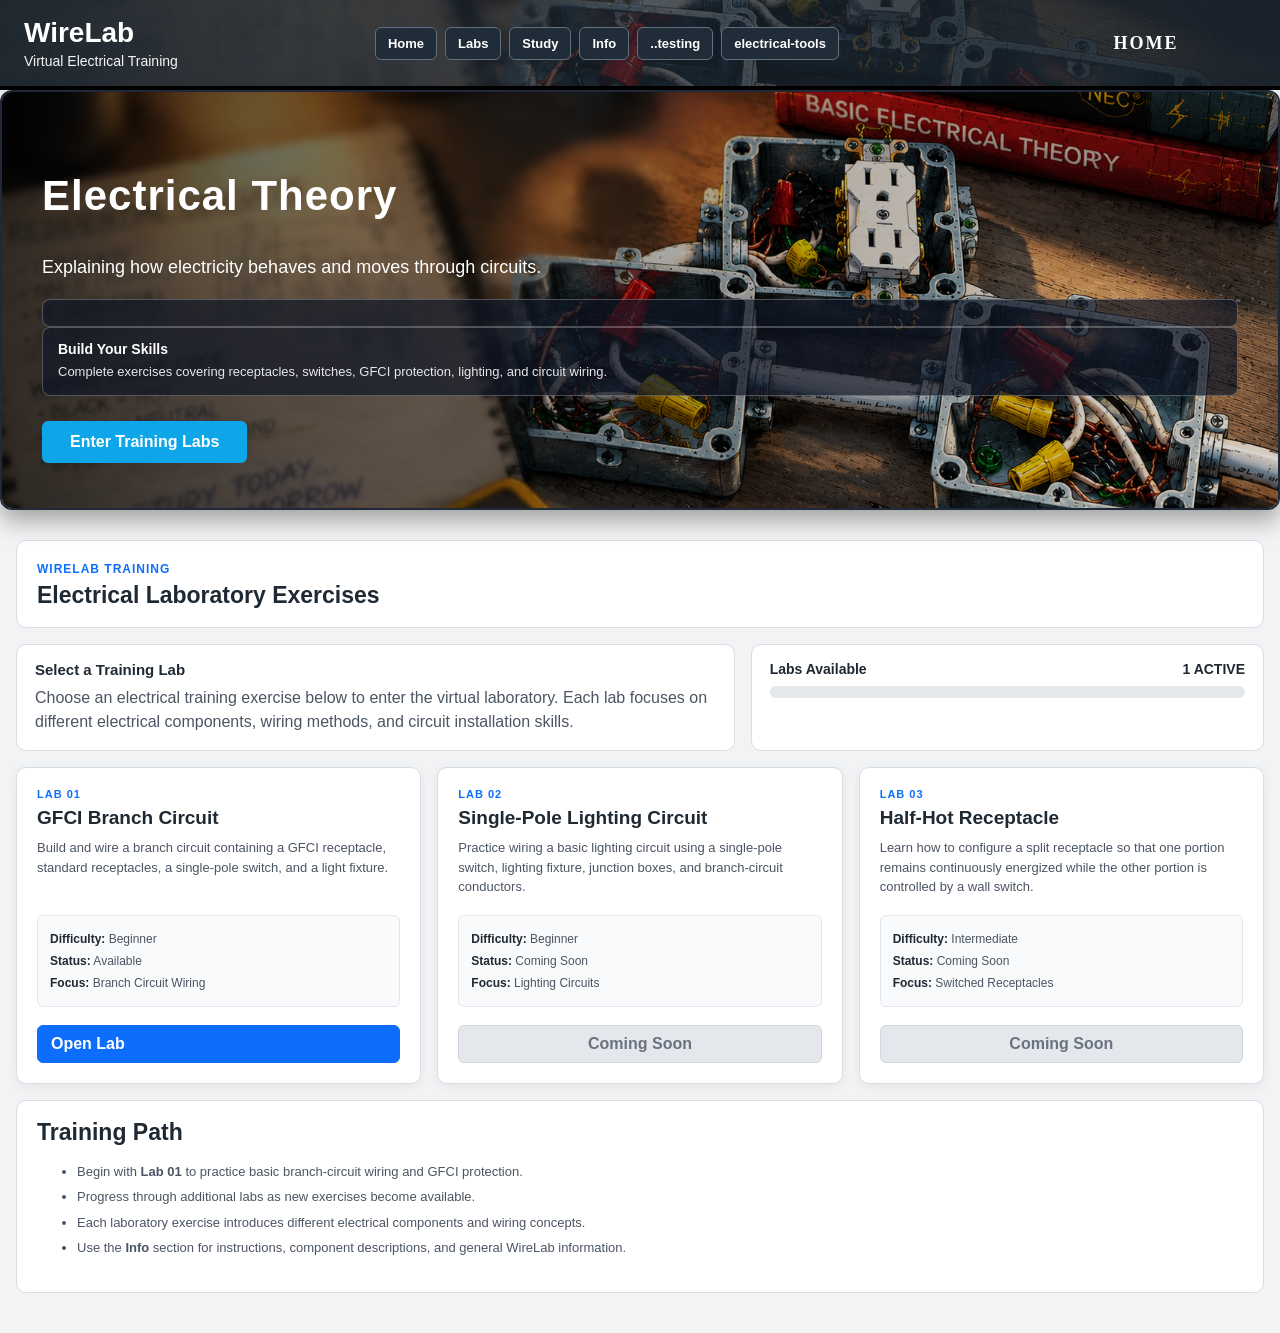
==== index.html @ 9e793625 "Add files via upload" ====
<!DOCTYPE html>
<html lang="en">

<head>
    <meta charset="UTF-8">
    <meta name="viewport" content="width=device-width, initial-scale=1.0">
    <title>WireLab - Virtual Electrical Training</title>
    <link rel="stylesheet" href="style.css">
</head>

<body class="lab-page">
<header class="site-header">
    <div class="header-content">
        <h1>WireLab</h1>
        <p> Virtual Electrical Training </p>
    </div>

    <nav class="site-navigation">
        <a href="index.html" class="nav-button">Home</a>
        <a href="labs.html" class="nav-button">Labs</a>
        <a href="study.html" class="nav-button">Study</a>
        <a href="info.html" class="nav-button">Info</a>
        <a href="testing.html" class="nav-button">..testing</a>
        <a href="electrical-tools.html" class="nav-button">electrical-tools</a>
    </nav>

    <div class="stage-label"> HOME </div>
</header>

<!-- ============= HERO SECTION ============== -->
<section class="wirelab-hero">

<img src="wirelab-home-art.png"
    alt="WireLab Home">

<div class="hero-overlay">
    <h2> Electrical Theory </h2>

    <p> Explaining how electricity behaves and moves through circuits.
    </p>
        <div class="labs-feature-detail"> </div>

                <div class="labs-feature-detail">

                    <h3>
                        Build Your Skills
                    </h3>

                    <p>
                        Complete exercises covering receptacles,
                        switches, GFCI protection, lighting,
                        and circuit wiring.
                    </p>

                </div>
    <a href="labs.html" class="hero-button"> Enter Training Labs </a>
</div>
</section>




<main class="page-container">

    <!-- ============= PAGE HEADER ============== -->
    <section class="exercise-header">

        <div>

            <span class="exercise-number">
                WIRELAB TRAINING
            </span>

            <h2>
                Electrical Laboratory Exercises
            </h2>

        </div>

    </section>

    <!-- ============= TRAINING OBJECTIVE ============== -->
    <section class="exercise-info">

        <div class="objective-card">

            <h3>
                Select a Training Lab
            </h3>

            <p>
                Choose an electrical training exercise below to enter
                the virtual laboratory. Each lab focuses on different
                electrical components, wiring methods, and circuit
                installation skills.
            </p>

        </div>

        <div class="progress-card">

            <div class="progress-header">

                <span>
                    Labs Available
                </span>

                <span>
                    1 ACTIVE
                </span>

            </div>


            <div class="progress-bar">

                <div style="width: 33%;"></div>

            </div>

        </div>

    </section>


    <!-- ============= AVAILABLE LABS ============== -->
    <section class="labs-grid">


        <!-- LAB 01 -->

        <div class="lab-card">

            <div class="lab-card-number">
                LAB 01
            </div>

            <h3>
                GFCI Branch Circuit
            </h3>

            <p>
                Build and wire a branch circuit containing a GFCI
                receptacle, standard receptacles, a single-pole switch,
                and a light fixture.
            </p>


            <div class="lab-details">

                <p>
                    <strong>Difficulty:</strong>
                    Beginner
                </p>

                <p>
                    <strong>Status:</strong>
                    Available
                </p>

                <p>
                    <strong>Focus:</strong>
                    Branch Circuit Wiring
                </p>

            </div>


            <a
                href="gfcibranchcircuit.html"
                class="lab-card-button"
            >
                Open Lab
            </a>

        </div>



        <!-- LAB 02 -->

        <div class="lab-card">

            <div class="lab-card-number">
                LAB 02
            </div>

            <h3>
                Single-Pole Lighting Circuit
            </h3>

            <p>
                Practice wiring a basic lighting circuit using a
                single-pole switch, lighting fixture, junction boxes,
                and branch-circuit conductors.
            </p>


            <div class="lab-details">

                <p>
                    <strong>Difficulty:</strong>
                    Beginner
                </p>

                <p>
                    <strong>Status:</strong>
                    Coming Soon
                </p>

                <p>
                    <strong>Focus:</strong>
                    Lighting Circuits
                </p>

            </div>


            <button
                class="lab-card-button"
                disabled
            >
                Coming Soon
            </button>

        </div>



        <!-- LAB 03 -->

        <div class="lab-card">

            <div class="lab-card-number">
                LAB 03
            </div>

            <h3>
                Half-Hot Receptacle
            </h3>

            <p>
                Learn how to configure a split receptacle so that one
                portion remains continuously energized while the other
                portion is controlled by a wall switch.
            </p>


            <div class="lab-details">

                <p>
                    <strong>Difficulty:</strong>
                    Intermediate
                </p>

                <p>
                    <strong>Status:</strong>
                    Coming Soon
                </p>

                <p>
                    <strong>Focus:</strong>
                    Switched Receptacles
                </p>

            </div>


            <button
                class="lab-card-button"
                disabled
            >
                Coming Soon
            </button>

        </div>


    </section>


    <!-- ============= Training Info ============== -->
    <section class="instructions-panel">

        <h3>
            Training Path
        </h3>

        <ul>

            <li>
                Begin with <strong>Lab 01</strong> to practice basic
                branch-circuit wiring and GFCI protection.
            </li>

            <li>
                Progress through additional labs as new exercises
                become available.
            </li>

            <li>
                Each laboratory exercise introduces different
                electrical components and wiring concepts.
            </li>

            <li>
                Use the <strong>Info</strong> section for instructions,
                component descriptions, and general WireLab information.
            </li>

        </ul>

    </section>


</main>


</body>

</html>
---- style.css ----
/* =========================================================
   WIRELAB
   Main Stylesheet
========================================================= */

/* =========================================================
   1. GLOBAL
========================================================= */

* {
    box-sizing: border-box;
}


html,
body {
    margin: 0;
    padding: 0;
    min-height: 100%;

    font-family: Arial, Helvetica, sans-serif;

    background: #f1f3f5;
    color: #1f2933;
}

body {
    overflow-x: hidden;
}

html {
    overflow-y: scroll;
}

button {
    font: inherit;
    cursor: pointer;
}

/* =========================================================
   2. SITE HEADER
========================================================= */

.site-header {
    min-height: 90px;
    padding: 14px 24px;
    display: flex;
    align-items: center;
    justify-content: space-between;
    position: relative;
    overflow: hidden;
    color: white;
    background-image:
        linear-gradient(
            90deg,
            rgba(23, 33, 43, 0.95),
            rgba(23, 33, 43, 0.75),
            rgba(23, 33, 43, 0.95)
        ),
        url("wirelab-home-art.png");
    background-size: cover;
    background-position: center;
    border-bottom: 4px solid hsl(0, 0%, 0%);
}

.site-header h1 {
    margin: 0;
    color: #ffffff;
    font-size: 28px;
}

.site-header p {
    margin: 4px 0 0;
    color: #f5f5f5;
    font-size: 14px;
}

.site-navigation {
    display: flex;
    align-items: center;
    gap: 8px;
}

.nav-button {
    display: inline-block;
    padding: 8px 12px;
    color: white;
    text-decoration: none;
    border: 1px solid #607080;
    border-radius: 6px;
    background: #202d39;
    font-size: 13px;
    font-weight: 600;
}

.nav-button:hover {
    background: #2b3a48;
    border-color: #8a99a6;
}

.stage-label {
    width: 220px;
    min-width: 220px;
    text-align: center;
    padding: 0;
    border: none;
    background: none;
    color: white;
    font-family: "Bodoni MT", "Bodoni 72", serif;
    font-size: 18px;
    font-weight: bold;
    letter-spacing: 2px;
    text-transform: uppercase;
}

/* =========================================================
   3. PAGE CONTAINER
========================================================= */

.page-container {
    width: min(1500px, calc(100% - 32px));
    margin: 20px auto 40px;
}

/* =========================================================
   4. EXERCISE HEADER
========================================================= */

.exercise-header {
    display: flex;
    justify-content: space-between;
    align-items: center;
    gap: 20px;
    padding: 18px 20px;
    margin-bottom: 16px;
    background: white;
    border: 1px solid #d8dee4;
    border-radius: 10px;
}

.exercise-number {
    color: #0d6efd;
    font-size: 12px;
    font-weight: bold;
    letter-spacing: 1px;
}

.exercise-header h2 {
    margin: 5px 0 0;
    font-size: 23px;
}

.exercise-actions {
    display: flex;
    flex-wrap: wrap;
    gap: 8px;
}

.exercise-actions button,
.lab-controls button,
.hint-actions button {
    padding: 9px 13px;
    border: 1px solid #b9c2ca;
    border-radius: 6px;
    background: #fff;
    color: #17212b;
    font-weight: 600;
}

.exercise-actions button:first-child,
#checkWork {
    background: #0d6efd;
    color: white;
    border-color: #0d6efd;
}

.exercise-actions button:hover,
.lab-controls button:hover,
.hint-actions button:hover {
    filter: brightness(0.96);
}

/* =========================================================
   5. EXERCISE INFORMATION
========================================================= */

.exercise-info {
    display: grid;
    grid-template-columns:
        minmax(0, 1.4fr)
        minmax(280px, 1fr);
    gap: 16px;
    margin-bottom: 16px;
}

.objective-card,
.progress-card {
    padding: 16px 18px;
    background: white;
    border: 1px solid #d8dee4;
    border-radius: 10px;
}

.objective-card h3 {
    margin: 0 0 8px;
    font-size: 15px;
}

.objective-card p {
    margin: 0;
    color: #4b5563;
    line-height: 1.5;
}

/* =========================================================
   6. PROGRESS
========================================================= */

.progress-header {
    display: flex;
    justify-content: space-between;
    margin-bottom: 9px;
    font-size: 14px;
    font-weight: 600;
}

.progress-bar {
    width: 100%;
    height: 12px;
    overflow: hidden;
    background: #e4e8ec;
    border-radius: 20px;
}

#progressFill {
    width: 0%;
    height: 100%;
    background: #0d6efd;
    transition: width 0.25s ease;
}

/* =========================================================
   7. EXERCISE STATUS
========================================================= */

.exercise-status {
    min-height: 42px;
    margin-bottom: 16px;
    padding: 12px 15px;
    background: #fff;
    border: 1px solid #d8dee4;
    border-radius: 8px;
    font-size: 14px;
}

/* =========================================================
   8. LAB LAYOUT
========================================================= */

#lab {
    display: grid;
    grid-template-columns:
        minmax(0, 1fr)
        320px;
    gap: 20px;
    align-items: start;
}

#workspace-panel {
    min-width: 0;
}

/* =========================================================
   9. WORKBOARD
========================================================= */

#workboard {
    position: relative;
    width: 100%;
    height: 650px;
    overflow: hidden;
    background:
        linear-gradient(
            rgba(0, 0, 0, 0.035) 1px,
            transparent 1px
        ),
        linear-gradient(
            90deg,
            rgba(0, 0, 0, 0.035) 1px,
            transparent 1px
        ),
        #fafbfc;
    background-size: 25px 25px;
    border: 1px solid #cfd6dd;
    border-radius: 10px;
    box-shadow: 0 3px 12px rgba(0, 0, 0, 0.06);
    touch-action: none;
}

.workspace-title {
    position: absolute;
    top: 12px;
    left: 16px;
    z-index: 30;
    pointer-events: none;
}

.workspace-title h3 {
    margin: 0;
    font-size: 15px;
}

.workspace-title span {
    display: block;
    margin-top: 3px;
    color: #6b7280;
    font-size: 11px;
}

/* =========================================================
   10. JUNCTION BOXES
========================================================= */

#junctionBoxes {
    position: absolute;
    inset: 0;
    z-index: 10;
}

.junction-box {
    position: absolute;
    width: 150px;
    height: 130px;
    background: #c8cdd1;
    border: 4px solid #6f777d;
    border-radius: 5px;
    box-shadow:
        inset 0 0 0 3px #aeb4b9,
        0 4px 8px rgba(0, 0, 0, 0.18);
    cursor: grab;
    user-select: none;
    transform-origin: center center;
    touch-action: none;
}

.junction-box:active {
    cursor: grabbing;
}

.junction-box.selected {
    outline: 3px solid #0d6efd;
    outline-offset: 3px;
}

.junction-box.drop-target {
    outline: 3px dashed #198754;
    outline-offset: 3px;
}

.box-label {
    position: absolute;
    top: 5px;
    left: 50%;
    transform: translateX(-50%);
    color: #3c4348;
    font-size: 10px;
    font-weight: bold;
    pointer-events: none;
    white-space: nowrap;
}

/* =========================================================
   11. KNOCKOUTS
========================================================= */

.knockout {
    position: absolute;
    width: 22px;
    height: 22px;
    z-index: 20;
    border: 3px solid #4f575d;
    border-radius: 50%;
    background: #7e878e;
    box-shadow: inset 0 0 0 3px #aeb4b9;
    cursor: crosshair;
    touch-action: none;
}

.knockout:hover {
    background: #0d6efd;
    border-color: #084298;
}

.knockout.drop-target {
    background: #198754;
    border-color: #146c43;
    box-shadow:
        inset 0 0 0 3px #a9dfbf,
        0 0 0 3px rgba(25, 135, 84, 0.25);
}

.knockout-top {
    top: -13px;
    left: 50%;
    transform: translateX(-50%);
}

.knockout-bottom {
    bottom: -13px;
    left: 50%;
    transform: translateX(-50%);
}

.knockout-left {
    left: -13px;
    top: 50%;
    transform: translateY(-50%);
}

.knockout-right {
    right: -13px;
    top: 50%;
    transform: translateY(-50%);
}

/* =========================================================
   12. CABLES
========================================================= */

#cableLayer {
    position: absolute;
    inset: 0;
    width: 100%;
    height: 100%;
    z-index: 5;
    overflow: visible;
    pointer-events: auto;
    touch-action: none;
}

.cable {
    position: absolute;
    height: 8px;
    margin: 0;
    padding: 0;
    z-index: 1;
    transform-origin: left center;
    pointer-events: auto;
    cursor: pointer;
    user-select: none;
    touch-action: none;
}

.cable-visual {
    position: absolute;
    top: 0;
    left: 0;
    width: 100%;
    height: 8px;
    border-radius: 8px;
    background: #4a4a4a;
    box-shadow: 0 1px 2px rgba(0, 0, 0, 0.25);
    pointer-events: none;
    user-select: none;
    touch-action: none;
}

.cable-hit-area {
    position: absolute;
    top: -10px;
    left: 0;
    width: 100%;
    height: 28px;
    z-index: 2;
    background: rgba(0, 0, 0, 0.001);
    pointer-events: auto;
    cursor: pointer;
    user-select: none;
    touch-action: none;
}

.cable.two-wire .cable-visual {
    background: #4a4a4a;
}

.cable.three-wire .cable-visual {
    background: #333333;
}

.cable:hover .cable-visual {
    top: -1px;
    height: 10px;
    box-shadow: 0 1px 3px rgba(0, 0, 0, 0.35);
}

.cable.pending {
    opacity: 0.7;
    pointer-events: none;
    cursor: default;
}

.cable.pending .cable-visual {
    height: 8px;
    background:
        repeating-linear-gradient(
            90deg,
            #4a4a4a 0,
            #4a4a4a 10px,
            transparent 10px,
            transparent 18px
        );
    box-shadow: none;
}

.cable.pending .cable-hit-area {
    pointer-events: none;
}

.cable.selected {
    z-index: 8;
}

.cable.selected .cable-visual {
    top: -2px;
    height: 12px;
    background: #0d6efd;
    border-radius: 12px;
    box-shadow:
        0 0 0 2px rgba(13, 110, 253, 0.25),
        0 0 7px rgba(13, 110, 253, 0.75);
}

.cable-selection-halo {
    position: absolute;
    pointer-events: none;
    user-select: none;
}

/* =========================================================
   13. MESSAGE
========================================================= */

.message {
    min-height: 42px;
    margin-top: 12px;
    padding: 12px 14px;
    background: white;
    border: 1px solid #d8dee4;
    border-radius: 8px;
    font-size: 14px;
}

/* =========================================================
   14. HINT PANEL
========================================================= */

.hint-panel {
    margin-top: 14px;
    padding: 16px;
    background: white;
    border: 1px solid #d8dee4;
    border-radius: 10px;
}

.hint-header {
    display: flex;
    justify-content: space-between;
    align-items: flex-start;
    gap: 15px;
}

.hint-label {
    color: #0d6efd;
    font-size: 10px;
    font-weight: bold;
    letter-spacing: 1px;
}

.hint-header h3 {
    margin: 4px 0 0;
    font-size: 17px;
}

#hintLevel {
    color: #6b7280;
    font-size: 12px;
    white-space: nowrap;
}

#hintText {
    margin: 12px 0;
    color: #4b5563;
    line-height: 1.5;
}

.hint-actions {
    display: flex;
    gap: 8px;
}

#hintButton {
    background: #0d6efd;
    border-color: #0d6efd;
    color: white;
}

/* =========================================================
   15. INSTRUCTIONS
========================================================= */

.instructions-panel {
    width: 100%;
    grid-column: 1 / -1;
    min-height: 140px;
    margin-top: 16px;
    padding: 18px 20px;
    background: white;
    border: 1px solid #d8dee4;
    border-radius: 10px;
}

.instructions-panel h3 {
    margin: 0 0 10px;
    color: #1f2933;
    font-size: 23px;
}

.instructions-panel li {
    margin: 6px 0;
    color: #4b5563;
    font-size: 13px;
    line-height: 1.5;
}

/* =========================================================
   16. LAB CONTROLS
========================================================= */

.lab-controls {
    display: flex;
    flex-wrap: wrap;
    gap: 8px;
    margin-top: 14px;
}

/* =========================================================
   17. TOOLBOX
========================================================= */

#toolbox {
    width: 320px;
    position: sticky;
    top: 20px;
    padding: 16px;
    background: #ffffff;
    border: 1px solid #d8dee4;
    border-radius: 10px;
    box-shadow: 0 3px 12px rgba(0, 0, 0, 0.06);
}

.toolbox-header h2 {
    margin: 0;
    font-size: 20px;
}

.toolbox-header p {
    margin: 5px 0 15px;
    color: #6b7280;
    font-size: 12px;
}

.toolbox-section {
    margin-top: 13px;
    padding-top: 13px;
    border-top: 1px solid #e2e6ea;
}

.toolbox-section:first-of-type {
    margin-top: 0;
    padding-top: 0;
    border-top: 0;
}

.toolbox-section h3 {
    margin: 0 0 9px;
    color: #4b5563;
    font-size: 13px;
    letter-spacing: 0.5px;
    text-transform: uppercase;
}

/* =========================================================
   18. TOOLBOX COMPONENTS
========================================================= */

.component {
    display: flex;
    align-items: center;
    gap: 10px;
    min-height: 58px;
    margin-bottom: 8px;
    padding: 9px;
    background: #f8fafb;
    border: 1px solid #d8dee4;
    border-radius: 7px;
    cursor: grab;
    user-select: none;
}

.component:last-child {
    margin-bottom: 0;
}

.component:hover {
    background: #f3f6f8;
    border-color: #9da9b4;
}

.component.dragging {
    opacity: 0.5;
}

.component strong {
    display: block;
    font-size: 12px;
}

.component small {
    display: block;
    margin-top: 3px;
    color: #6b7280;
    font-size: 10px;
    line-height: 1.3;
}

/* =========================================================
   19. COMPONENT ICONS
========================================================= */

.component-icon {
    position: relative;
    display: flex;
    align-items: center;
    justify-content: center;
    width: 42px;
    height: 42px;
    flex: 0 0 42px;
}

/* =========================================================
   20. CABLE ICONS
========================================================= */

.cable-icon {
    flex-direction: column;
    gap: 3px;
}

.cable-icon span {
    width: 29px;
    height: 5px;
    border-radius: 5px;
}

.cable-icon.cable-2 span:nth-child(1) {
    background: #202020;
}

.cable-icon.cable-2 span:nth-child(2) {
    background: #eeeeee;
    border: 1px solid #777;
}

.cable-icon.cable-3 span:nth-child(1) {
    background: #202020;
}

.cable-icon.cable-3 span:nth-child(2) {
    background: #c62828;
}

.cable-icon.cable-3 span:nth-child(3) {
    background: #eeeeee;
    border: 1px solid #777;
}

/* =========================================================
   21. RECEPTACLE ICON
========================================================= */

.duplex-icon {
    display: flex;
    flex-direction: column;
    gap: 6px;
    width: 30px;
    height: 40px;
    background: #f7f7f7;
    border: 2px solid #777;
    border-radius: 3px;
}

.receptacle-slot {
    width: 15px;
    height: 5px;
    border-top: 2px solid #333;
    border-bottom: 2px solid #333;
}

.half-hot-icon {
    border-left: 4px solid #c62828;
}

/* =========================================================
   22. GFCI ICON
========================================================= */

.gfci-icon {
    display: flex;
    flex-direction: column;
    gap: 4px;
    width: 31px;
    height: 40px;
    background: #f7f7f7;
    border: 2px solid #777;
    border-radius: 3px;
}

.gfci-button {
    display: flex;
    align-items: center;
    justify-content: center;
    width: 19px;
    height: 11px;
    background: #e7e7e7;
    border: 1px solid #888;
    border-radius: 2px;
    font-size: 7px;
}

/* =========================================================
   23. SWITCH ICON
========================================================= */

.switch-icon {
    display: flex;
    align-items: center;
    justify-content: center;
    width: 30px;
    height: 40px;
    background: #f7f7f7;
    border: 2px solid #777;
    border-radius: 3px;
}

.switch-toggle {
    width: 5px;
    height: 22px;
    background: #555;
    border-radius: 3px;
    transform: rotate(-20deg);
}

/* =========================================================
   24. FIXTURE ICON
========================================================= */

.fixture-icon {
    width: 42px;
    height: 42px;
}

.fixture-base {
    position: absolute;
    bottom: 5px;
    width: 23px;
    height: 10px;
    background: #777;
    border-radius: 3px;
}

.fixture-globe {
    position: absolute;
    top: 2px;
    width: 32px;
    height: 27px;
    background: #eee;
    border: 2px solid #777;
    border-radius: 50% 50% 45% 45%;
}

/* =========================================================
   25. BULB ICON
========================================================= */

.bulb-icon {
    flex-direction: column;
}

.bulb-glass {
    width: 23px;
    height: 23px;
    background: #f4f4f4;
    border: 2px solid #777;
    border-radius: 50%;
}

.bulb-base {
    width: 15px;
    height: 9px;
    background: #bbb;
    border: 2px solid #777;
    border-top: 0;
}

/* =========================================================
   26. APPLIANCE CORD ICON
========================================================= */

.appliance-cord-icon {
    width: 45px;
    height: 42px;
}

.plug-head {
    position: absolute;
    top: 10px;
    left: 0;
    width: 20px;
    height: 23px;
    background: #222;
    border-radius: 4px;
}

.plug-prong {
    position: absolute;
    left: 17px;
    width: 3px;
    height: 10px;
    background: #c8c8c8;
}

.prong-top {
    top: 3px;
}

.prong-bottom {
    bottom: 3px;
}

.plug-ground {
    position: absolute;
    top: 8px;
    left: 17px;
    width: 3px;
    height: 8px;
    background: #c8c8c8;
}

.plug-cable {
    position: absolute;
    top: 19px;
    left: 17px;
    width: 23px;
    height: 5px;
    background: #222;
    border-radius: 5px;
}

/* =========================================================
   27. PIGTAIL ICON
========================================================= */

.pigtail {
    position: absolute;
    top: 10px;
    right: 0;
    width: 12px;
    height: 23px;
}

.pigtail-wire {
    display: block;
    width: 12px;
    height: 4px;
    margin-bottom: 3px;
    border-radius: 4px;
}

.pigtail-wire.black {
    background: #111;
}

.pigtail-wire.white {
    background: white;
    border: 1px solid #777;
}

.pigtail-wire.green {
    background: #198754;
}

/* =========================================================
   28. EMPTY CATEGORY
========================================================= */

.empty-category {
    padding: 5px 0;
    color: #9aa1a8;
    font-size: 11px;
}

/* =========================================================
   29. INSTALLED DEVICES
========================================================= */

.installed-device {
    position: absolute;
    z-index: 25;
    cursor: pointer;
    user-select: none;
}

.installed-device.selected {
    outline: 2px solid #0d6efd;
    outline-offset: 3px;
}

.installed-device.dragging {
    opacity: 0.65;
}

.junction-box > .installed-device {
    top: 54%;
    left: 50%;
    transform: translate(-50%, -50%);
}

.installed-device.drop-target {
    outline: 3px dashed #198754;
    outline-offset: 3px;
}

.light-fixture-device .light-bulb-device {
    top: 2px;
    left: 50%;
    z-index: 26;
    transform: translateX(-50%);
}

/* =========================================================
   30. DEVICE TERMINALS
========================================================= */

.gfci-device .slot {
    position: absolute;
    left: 50%;
    width: 18px;
    height: 7px;
    border-top: 2px solid #444;
    border-bottom: 2px solid #444;
    transform: translateX(-50%);
}

.gfci-device .slot.top {
    top: 12px;
}

.gfci-device .slot.bottom {
    top: 26px;
}

.device-body {
    position: relative;
}

.device-terminal {
    position: absolute;
    width: 10px;
    height: 10px;
    z-index: 40;
    border: 2px solid #333;
    border-radius: 50%;
    cursor: pointer;
}

.device-terminal:hover {
    transform: scale(1.35);
}

.device-terminal.hot {
    background: #b71c1c;
}

.device-terminal.neutral {
    background: #f4f4f4;
}

.device-terminal.ground {
    background: #198754;
}

.device-terminal.red {
    background: #d32f2f;
}

.terminal-label {
    position: absolute;
    color: #1f2933;
    font-size: 7px;
    font-weight: bold;
    pointer-events: none;
    white-space: nowrap;
}

/* =========================================================
   31. RECEPTACLE DEVICE
========================================================= */

.receptacle-device {
    width: 58px;
    height: 82px;
    background: #f8f8f8;
    border: 2px solid #666;
    border-radius: 4px;
}

.receptacle-device .slot {
    position: absolute;
    left: 50%;
    width: 20px;
    height: 8px;
    border-top: 2px solid #444;
    border-bottom: 2px solid #444;
    transform: translateX(-50%);
}

.receptacle-device .slot.top {
    top: 22px;
}

.receptacle-device .slot.bottom {
    top: 48px;
}

.receptacle-device .brass-side {
    position: absolute;
    top: 18px;
    right: -4px;
    width: 5px;
    height: 14px;
    background: #b8860b;
}

.receptacle-device .silver-side {
    position: absolute;
    top: 18px;
    left: -4px;
    width: 5px;
    height: 14px;
    background: #aaa;
}

.half-hot-device {
    border-left: 5px solid #c62828;
}

/* =========================================================
   32. GFCI DEVICE
========================================================= */

.gfci-device {
    width: 62px;
    height: 84px;
    background: #f7f7f7;
    border: 2px solid #666;
    border-radius: 4px;
}

.gfci-device .gfci-receptacle {
    position: absolute;
    top: 11px;
    left: 18px;
}

.gfci-device .button-reset,
.gfci-device .button-test {
    position: absolute;
    left: 20px;
    display: flex;
    align-items: center;
    justify-content: center;
    width: 21px;
    height: 12px;
    border: 1px solid #888;
    border-radius: 2px;
    font-size: 6px;
}

.gfci-device .button-reset {
    top: 44px;
}

.gfci-device .button-test {
    top: 59px;
}

/* =========================================================
   33. SWITCH DEVICE
========================================================= */

.switch-device {
    width: 48px;
    height: 76px;
    background: #f8f8f8;
    border: 2px solid #666;
    border-radius: 4px;
}

.switch-device .toggle {
    position: absolute;
    top: 20px;
    left: 18px;
    width: 8px;
    height: 34px;
    background: #555;
    border-radius: 4px;
    transform: rotate(-20deg);
}

/* =========================================================
   34. LIGHT FIXTURE DEVICE
========================================================= */

.light-fixture-device {
    width: 82px;
    height: 60px;
}

.light-fixture-device .fixture-body {
    position: absolute;
    top: 7px;
    left: 8px;
    width: 65px;
    height: 45px;
    background: #eee;
    border: 3px solid #777;
    border-radius: 50% 50% 42% 42%;
}

.light-fixture-device .fixture-base {
    position: absolute;
    bottom: 1px;
    left: 28px;
    width: 25px;
    height: 12px;
    background: #777;
    border-radius: 3px;
}

.light-fixture-device.light-on .fixture-body {
    background: #fff8c5;
    box-shadow: 0 0 25px 12px rgba(255, 213, 79, 0.65);
}

/* =========================================================
   35. LIGHT BULB DEVICE
========================================================= */

.light-bulb-device {
    width: 38px;
    height: 48px;
}

.light-bulb-device .bulb-glass {
    width: 30px;
    height: 30px;
    background: #f1f1f1;
    border: 2px solid #777;
    border-radius: 50%;
}

.light-bulb-device .bulb-base {
    width: 20px;
    height: 11px;
    margin: -1px auto 0;
    background: #aaa;
    border: 2px solid #777;
    border-top: 0;
}

/* =========================================================
   36. WALL OUTLET
========================================================= */

.wall-outlet {
    position: absolute;
    top: 235px;
    left: 18px;
    width: 86px;
    height: 118px;
    z-index: 55;
    user-select: none;
}

.wall-outlet-label {
    margin-bottom: 6px;
    color: #59636d;
    font-size: 8px;
    font-weight: bold;
    letter-spacing: 0.5px;
    text-align: center;
}

.wall-outlet-face {
    position: relative;
    width: 70px;
    height: 96px;
    margin: 0 auto;
    background: #f7f7f7;
    border: 2px solid #777;
    border-radius: 5px;
    box-shadow:
        inset 0 0 0 2px #d5d5d5,
        0 3px 6px rgba(0, 0, 0, 0.18);
}

.wall-outlet-screw {
    position: absolute;
    left: 50%;
    width: 7px;
    height: 7px;
    background: #aaa;
    border: 1px solid #777;
    border-radius: 50%;
    transform: translateX(-50%);
}

.wall-outlet-screw.top {
    top: 8px;
}

.wall-outlet-screw.bottom {
    bottom: 8px;
}

.wall-outlet-slot {
    position: absolute;
    left: 50%;
    width: 8px;
    height: 25px;
    border: 2px solid #333;
    border-radius: 4px;
    transform: translateX(-50%);
}

.hot-slot {
    top: 22px;
}

.neutral-slot {
    top: 52px;
}

.wall-outlet-ground {
    position: absolute;
    top: 42px;
    left: 50%;
    width: 12px;
    height: 7px;
    border: 2px solid #333;
    border-radius: 4px;
    transform: translateX(-50%);
}

.wall-outlet.plug-connected .wall-outlet-face {
    outline: 3px solid #198754;
    outline-offset: 3px;
}

/* =========================================================
   37. POWER CORD
========================================================= */

#powerCordLayer {
    position: absolute;
    inset: 0;
    z-index: 50;
    pointer-events: none;
}

.power-cord-assembly {
    position: absolute;
    inset: 0;
    width: 100%;
    height: 100%;
    pointer-events: none;
}

.power-cord-svg {
    position: absolute;
    inset: 0;
    width: 100%;
    height: 100%;
    overflow: visible;
    pointer-events: none;
}

.power-cord-path {
    fill: none;
    stroke: #222;
    stroke-width: 9;
    stroke-linecap: round;
    pointer-events: none;
}

.power-cord-wire {
    fill: none;
    stroke-width: 5;
    stroke-linecap: round;
    pointer-events: none;
}

.power-cord-wire.hot {
    stroke: #111;
}

.power-cord-wire.neutral {
    stroke: #f4f4f4;
}

.power-cord-wire.ground {
    stroke: #198754;
}

/* =========================================================
   38. POWER CORD PLUG
========================================================= */

.power-cord-plug {
    position: absolute;
    width: 34px;
    height: 40px;
    z-index: 80;
    background: #222;
    border-radius: 6px;
    cursor: grab;
    pointer-events: auto;
    box-shadow: 0 3px 6px rgba(0, 0, 0, 0.25);
}

.power-cord-plug:active {
    cursor: grabbing;
}

.power-cord-plug::before,
.power-cord-plug::after {
    content: "";
    position: absolute;
    right: -9px;
    width: 6px;
    height: 15px;
    background: #c8c8c8;
    border-radius: 2px;
}

.power-cord-plug::before {
    top: 5px;
}

.power-cord-plug::after {
    bottom: 5px;
}

.power-cord-plug .plug-ground-prong {
    position: absolute;
    top: 15px;
    right: -8px;
    width: 5px;
    height: 10px;
    background: #c8c8c8;
    border-radius: 2px;
}

/* =========================================================
   39. POWER CORD LABEL
========================================================= */

.power-cord-label {
    position: absolute;
    z-index: 75;
    padding: 4px 7px;
    background: rgba(255, 255, 255, 0.94);
    border: 1px solid #ccd2d7;
    border-radius: 4px;
    font-size: 9px;
    font-weight: bold;
    white-space: nowrap;
    pointer-events: none;
    transform: translate(-50%, -100%);
}

.power-cord-assembly.plug-connected .power-cord-plug {
    cursor: default;
    outline: 3px solid #198754;
    outline-offset: 2px;
}

.power-cord-assembly.plug-connected .power-cord-label::after {
    content: " Connected";
    color: #198754;
}

/* =========================================================
   40. CONDUCTOR SELECTION
========================================================= */

.conductor-selection {
    outline: 3px solid #ffc107;
    outline-offset: 2px;
}

/* =========================================================
   41. LAB CARDS
========================================================= */

.labs-grid {
    display: grid;
    grid-template-columns: repeat(3, minmax(0, 1fr));
    gap: 16px;
    margin-top: 16px;
    align-items: stretch;
}

.lab-card {
    display: flex;
    flex-direction: column;
    height: 100%;

    background: #ffffff;
    border: 1px solid #d8dee4;
    border-radius: 10px;
    padding: 20px;
    box-shadow: 0 3px 12px rgba(0, 0, 0, 0.06);
}

.lab-card-number {
    color: #0d6efd;
    font-size: 11px;
    font-weight: bold;
    letter-spacing: 1px;
}

.lab-card h3 {
    margin: 7px 0 9px;
    font-size: 19px;
}

.lab-card p {
    flex: 1;
    margin: 0 0 18px;
    color: #4b5563;
    font-size: 13px;
    line-height: 1.5;
}

.lab-card-button {
    display: inline-block;
    margin-top: auto;
    padding: 9px 13px;

    border: 1px solid #0d6efd;
    border-radius: 6px;

    background: #0d6efd;
    color: #ffffff;

    text-decoration: none;
    font: inherit;
    font-weight: bold;
    cursor: pointer;
}

.lab-card-button:hover {
    filter: brightness(0.96);
}

.lab-card-button:disabled {
    background: #e4e8ec;
    border-color: #cfd6dd;
    color: #6b7280;
    cursor: not-allowed;
    filter: none;
}

/* =========================================================
   42. LAB DETAILS
========================================================= */

.lab-details {
    margin-bottom: 18px;
    padding: 10px 12px;
    background: #f8fafb;
    border: 1px solid #e2e6ea;
    border-radius: 6px;
}

.lab-details p {
    margin: 4px 0;
    color: #4b5563;
    font-size: 12px;
}

.lab-details strong {
    color: #1f2933;
}

/* =========================================================
   43. HERO
========================================================= */

.wirelab-hero {
    position: relative;
    width: 100%;
    height: 420px;
    overflow: hidden;
    margin-bottom: 30px;
    border: 2px solid #1f2937;
    border-radius: 12px;
    box-shadow: 0 10px 25px rgba(0, 0, 0, 0.35);
}

.wirelab-hero img {
    display: block;
    width: 100%;
    height: 100%;
    object-fit: cover;
}

/* =========================================================
   44. HERO OVERLAY
========================================================= */

.hero-overlay {
    position: absolute;
    inset: 0;
    display: flex;
    flex-direction: column;
    justify-content: center;
    padding: 40px;
    background:
        linear-gradient(
            90deg,
            rgba(0, 0, 0, 0.75),
            rgba(0, 0, 0, 0.35),
            rgba(0, 0, 0, 0.15)
        );
    color: white;
}

.hero-overlay h2 {
    margin-bottom: 15px;
    font-size: 42px;
    letter-spacing: 1px;
}

.hero-overlay p {
    max-width: 520px;
    font-size: 18px;
    line-height: 1.6;
}

.hero-button {
    width: max-content;
    margin-top: 25px;
    padding: 12px 28px;
    background: #0ea5e9;
    color: white;
    border-radius: 6px;
    text-decoration: none;
    font-weight: bold;
    transition: 0.3s;
}

.hero-button:hover {
    background: #38bdf8;
    transform: translateY(-2px);
}

/* =========================================================
   45. MOBILE LAB MODE
========================================================= */

@media (max-width: 850px) {
    body.lab-page {
        height: 100vh;
        overflow: hidden;
        overscroll-behavior: none;
        touch-action: none;
    }

    #workboard,
    #cableLayer,
    .cable,
    .cable-hit-area {
        touch-action: none;
    }
}

/* =========================================================
   46. CABLE MENU
========================================================= */

.cable-menu {
    position: fixed;
    z-index: 10000;
    display: flex;
    flex-direction: column;
    min-width: 130px;
    padding: 6px;
    background: #ffffff;
    border: 1px solid #999999;
    border-radius: 6px;
    box-shadow: 0 4px 12px rgba(0, 0, 0, 0.2);
    pointer-events: auto;
}

.cable-menu button {
    display: block;
    width: 100%;
    padding: 8px 12px;
    border: none;
    border-radius: 4px;
    background: #f2f2f2;
    font-size: 14px;
    text-align: left;
    cursor: pointer;
    pointer-events: auto;
    touch-action: manipulation;
}

.cable-menu button:hover {
    background: #dddddd;
}

/* =========================================================
   47. STUDY PAGE
========================================================= */

.study-container {
    margin-top: 20px;
}

.study-feature-card {
    margin-bottom: 30px;
}

.study-feature-card .hero-overlay {
    padding: 40px;
}

.study-number {
    display: inline-block;
    margin-bottom: 8px;
    color: #60a5fa;
    font-size: 11px;
    font-weight: bold;
    letter-spacing: 2px;
    text-transform: uppercase;
}

.study-feature-card .hero-overlay h2 {
    margin: 0 0 14px;
}

.study-feature-card .hero-overlay > p {
    max-width: 700px;
    margin: 0;
}

.study-feature-details {
    display: grid;
    grid-template-columns: repeat(2, minmax(0, 1fr));
    gap: 14px;
    width: min(760px, 100%);
    margin-top: 20px;
}

.study-feature-detail {
    padding: 13px 15px;
    background: rgba(17, 24, 39, 0.70);
    border: 1px solid rgba(255, 255, 255, 0.25);
    border-radius: 8px;
}

.study-feature-detail h3 {
    margin: 0 0 6px;
    color: white;
    font-size: 14px;
}

.study-feature-detail p {
    max-width: none;
    margin: 0;
    color: #e5e7eb;
    font-size: 13px;
    line-height: 1.45;
}

.study-feature-textbook {
    display: flex;
    align-items: center;
    flex-wrap: wrap;
    gap: 8px 12px;
    width: fit-content;
    max-width: 760px;
    margin-top: 14px;
    padding: 9px 12px;
    background: rgba(255, 255, 255, 0.94);
    border: 1px solid rgba(255, 255, 255, 0.85);
    border-radius: 6px;
    color: #1f2933;
}

.study-feature-textbook strong {
    color: #0d6efd;
    font-size: 10px;
    letter-spacing: 1px;
}

.study-feature-textbook span {
    font-size: 12px;
    font-weight: 600;
}

/* =========================================================
   48. STUDY PANELS
========================================================= */

.study-navigation-panel,
.study-appendices,
.study-tools-panel {
    margin-bottom: 20px;
    padding: 20px;
    background: white;
    border: 1px solid #d8dee4;
    border-radius: 10px;
    box-shadow: 0 3px 12px rgba(0, 0, 0, 0.06);
}

.study-navigation-header {
    margin-bottom: 16px;
}

.study-section-label {
    display: inline-block;
    color: #0d6efd;
    font-size: 10px;
    font-weight: bold;
    letter-spacing: 1px;
}

.study-navigation-header h3,
.study-appendix-header h3,
.study-tools-panel h3 {
    margin: 5px 0 0;
    font-size: 22px;
}

/* =========================================================
   49. STUDY SECTIONS
========================================================= */

.study-section-grid {
    display: flex;
    flex-direction: column;
    gap: 12px;
}

.study-section {
    overflow: hidden;
    background: #f8fafb;
    border: 1px solid #d8dee4;
    border-radius: 8px;
}

.study-section > summary {
    display: grid;
    grid-template-columns: 90px minmax(0, 1fr);
    gap: 12px;
    align-items: center;
    padding: 14px 16px;
    cursor: pointer;
    list-style: none;
}

.study-section > summary::-webkit-details-marker,
.study-unit > summary::-webkit-details-marker {
    display: none;
}

.study-section > summary::after,
.study-unit > summary::after {
    content: "+";
    margin-left: auto;
    color: #6b7280;
    font-size: 18px;
    font-weight: bold;
}

.study-section[open] > summary::after,
.study-unit[open] > summary::after {
    content: "−";
}

.study-section-number,
.study-unit-number {
    color: #0d6efd;
    font-size: 10px;
    font-weight: bold;
    letter-spacing: 1px;
}

.study-section-title,
.study-unit-title {
    color: #1f2933;
    font-weight: 700;
}

/* =========================================================
   50. STUDY UNITS
========================================================= */

.study-units {
    padding: 0 12px 12px;
}

.study-unit {
    overflow: hidden;
    margin-top: 8px;
    background: white;
    border: 1px solid #e2e6ea;
    border-radius: 7px;
}

.study-unit > summary {
    display: grid;
    grid-template-columns: 70px minmax(0, 1fr) 20px;
    gap: 10px;
    align-items: center;
    padding: 11px 13px;
    cursor: pointer;
    list-style: none;
}

.study-topics {
    padding: 5px 15px 14px 82px;
    background: #fcfdfe;
    border-top: 1px solid #e2e6ea;
}

.study-topics h4 {
    margin: 8px 0 0;
    color: #374151;
    font-size: 12px;
    font-weight: 600;
    line-height: 1.45;
}

.study-topics ul {
    margin: 6px 0 10px;
    padding-left: 18px;
}

.study-topics li {
    margin: 3px 0;
    color: #4b5563;
    font-size: 12px;
    line-height: 1.45;
}

/* =========================================================
   51. STUDY APPENDICES
========================================================= */

.study-appendix-grid {
    display: grid;
    grid-template-columns: repeat(5, minmax(0, 1fr));
    gap: 12px;
    margin-top: 16px;
}

.study-appendix-card {
    height: 100%;
    padding: 14px;
    background: #f8fafb;
    border: 1px solid #d8dee4;
    border-radius: 8px;
}

.study-appendix-card strong {
    display: block;
    margin-bottom: 6px;
    color: #0d6efd;
    font-size: 11px;
    letter-spacing: 0.7px;
}

.study-appendix-card span {
    display: block;
    color: #4b5563;
    font-size: 12px;
    line-height: 1.45;
}

/* =========================================================
   52. STUDY TOOLS
========================================================= */

.study-tools-panel {
    display: grid;
    grid-template-columns:
        minmax(240px, 0.8fr)
        minmax(0, 2fr);
    gap: 20px;
    align-items: stretch;
}

.study-tools-panel > div:first-child p {
    margin: 8px 0 0;
    color: #4b5563;
    font-size: 13px;
    line-height: 1.5;
}

.study-tools-grid {
    display: grid;
    grid-template-columns: repeat(2, minmax(0, 1fr));
    gap: 12px;
}

.study-tool-card {
    height: 100%;
    padding: 14px;
    background: #f8fafb;
    border: 1px solid #d8dee4;
    border-radius: 8px;
}

.study-tool-card strong {
    display: block;
    margin-bottom: 6px;
    color: #0d6efd;
    font-size: 11px;
    letter-spacing: 0.7px;
}

.study-tool-card span {
    display: block;
    color: #4b5563;
    font-size: 12px;
    line-height: 1.45;
}

/* =========================================================
   53. LABS HERO
========================================================= */

.labs-feature-card {
    margin-bottom: 30px;
}

.labs-feature-card .hero-overlay {
    padding: 40px;
}

.labs-number {
    display: inline-block;
    margin-bottom: 8px;
    color: #60a5fa;
    font-size: 11px;
    font-weight: bold;
    letter-spacing: 2px;
    text-transform: uppercase;
}

.labs-feature-card .hero-overlay h2 {
    margin: 0 0 14px;
    font-size: 42px;
}

.labs-feature-card .hero-overlay > p {
    max-width: 700px;
    margin: 0;
    font-size: 18px;
    line-height: 1.6;
}

.labs-feature-details {
    display: grid;
    grid-template-columns: repeat(2, minmax(0, 1fr));
    gap: 14px;
    width: min(760px, 100%);
    margin-top: 20px;
}

.labs-feature-detail {
    padding: 13px 15px;
    background: rgba(17, 24, 39, 0.70);
    border: 1px solid rgba(255, 255, 255, 0.25);
    border-radius: 8px;
}

.labs-feature-detail h3 {
    margin: 0 0 6px;
    color: white;
    font-size: 14px;
}

.labs-feature-detail p {
    max-width: none;
    margin: 0;
    color: #e5e7eb;
    font-size: 13px;
    line-height: 1.45;
}

/* =========================================================
   54. RESPONSIVE — 1100px
========================================================= */

@media (max-width: 1100px) {
    #lab {
        grid-template-columns:
            minmax(0, 1fr)
            290px;
    }

    #toolbox {
        width: 290px;
    }

    .study-appendix-grid {
        grid-template-columns: repeat(3, minmax(0, 1fr));
    }
}

/* =========================================================
   55. RESPONSIVE — 850px
========================================================= */

@media (max-width: 850px) {
    .exercise-header {
        flex-direction: column;
        align-items: flex-start;
    }

    .exercise-info {
        grid-template-columns: 1fr;
    }

    #lab {
        grid-template-columns: 1fr;
    }

    #toolbox {
        width: 100%;
        position: static;
    }

    #workboard {
        height: 600px;
    }

    .wall-outlet {
        right: 10px;
    }

    .labs-grid {
        grid-template-columns: 1fr;
    }

    .study-feature-card {
        height: auto;
        min-height: 520px;
    }

    .study-feature-card .hero-overlay,
    .labs-feature-card .hero-overlay {
        justify-content: flex-start;
        padding: 30px 25px;
    }

    .study-feature-details,
    .labs-feature-details {
        grid-template-columns: 1fr;
    }

    .study-appendix-grid {
        grid-template-columns: repeat(2, minmax(0, 1fr));
    }

    .study-tools-panel {
        grid-template-columns: 1fr;
    }

    .study-tools-grid {
        grid-template-columns: repeat(2, minmax(0, 1fr));
    }
}

/* =========================================================
   56. RESPONSIVE — 600px
========================================================= */

@media (max-width: 600px) {
    .page-container {
        width: calc(100% - 16px);
    }

    .site-header {
        padding: 12px 15px;
    }

    .site-header h1 {
        font-size: 23px;
    }

    #workboard {
        height: 520px;
    }

    .wall-outlet {
        transform: scale(0.85);
        transform-origin: right center;
    }

    .cable-hit-area {
        top: -12px;
        height: 32px;
    }

    .study-feature-card {
        min-height: 600px;
    }

    .study-feature-card .hero-overlay,
    .labs-feature-card .hero-overlay {
        padding: 24px 18px;
    }

    .study-feature-card .hero-overlay h2,
    .labs-feature-card .hero-overlay h2 {
        font-size: 30px;
    }

    .study-feature-card .hero-overlay > p,
    .labs-feature-card .hero-overlay > p {
        font-size: 15px;
    }

    .study-section > summary {
        grid-template-columns: 72px minmax(0, 1fr);
        padding: 12px;
    }

    .study-unit > summary {
        grid-template-columns: 62px minmax(0, 1fr) 20px;
        padding: 10px 11px;
    }

    .study-topics {
        padding-right: 13px;
        padding-left: 13px;
    }

    .study-appendix-grid,
    .study-tools-grid {
        grid-template-columns: 1fr;
    }

    .study-feature-textbook {
        align-items: flex-start;
        flex-direction: column;
        gap: 4px;
    }
}
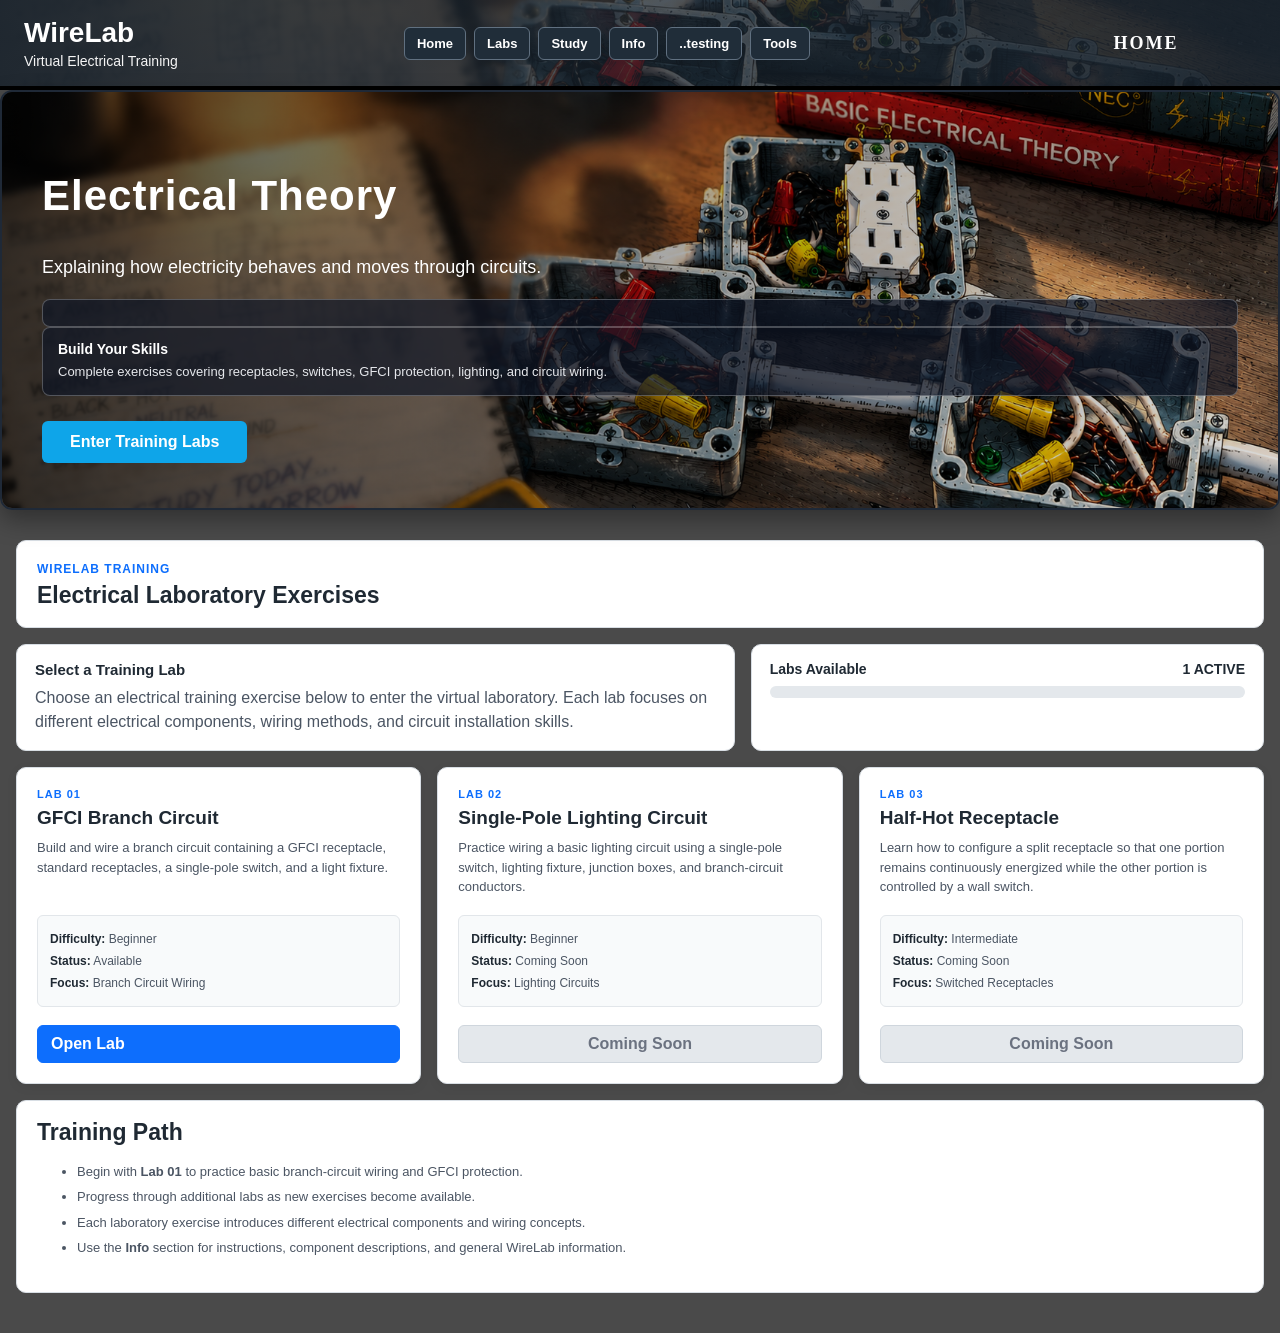
==== commit d981f468: "Update index.html" ====
--- a/index.html
+++ b/index.html
@@ -21,7 +21,7 @@
         <a href="study.html" class="nav-button">Study</a>
         <a href="info.html" class="nav-button">Info</a>
         <a href="testing.html" class="nav-button">..testing</a>
-        <a href="electrical-tools.html" class="nav-button">electrical-tools</a>
+        <a href="electrical-tools.html" class="nav-button">Tools</a>
     </nav>
 
     <div class="stage-label"> HOME </div>
@@ -318,4 +318,4 @@
 
 </body>
 
-</html>+</html>
--- a/style.css
+++ b/style.css
@@ -20,7 +20,7 @@
 
     font-family: Arial, Helvetica, sans-serif;
 
-    background: #f1f3f5;
+    background: #4a4a4a;
     color: #1f2933;
 }
 
@@ -81,6 +81,56 @@
     gap: 8px;
 }
 
+@media (max-width: 768px) {
+
+    .site-header {
+        flex-wrap: wrap;
+        justify-content: center;
+        align-items: center;
+        gap: 8px;
+        padding: 10px 8px;
+    }
+
+    .header-content {
+        display: flex;
+        align-items: center;
+        gap: 5px;
+        white-space: nowrap;
+    }
+
+    .site-header h1 {
+        margin: 0;
+        font-size: 20px;
+    }
+
+    .site-header p {
+        margin: 0;
+        font-size: 12px;
+    }
+
+    .stage-label {
+        font-size: 12px;
+        white-space: nowrap;
+    }
+
+    .site-navigation {
+        order: 3;
+        width: 100%;
+        display: flex;
+        align-items: center;
+        gap: 4px;
+        flex-wrap: nowrap;
+        overflow-x: auto;
+        justify-content: flex-start;
+    }
+
+    .nav-button {
+        flex-shrink: 0;
+        padding: 6px 8px;
+        font-size: 11px;
+    }
+
+}
 .nav-button {
     display: inline-block;
     padding: 8px 12px;
@@ -1692,10 +1742,11 @@
 
 @media (max-width: 850px) {
     body.lab-page {
-        height: 100vh;
-        overflow: hidden;
-        overscroll-behavior: none;
-        touch-action: none;
+        min-height: 100vh;
+        overflow-x: hidden;
+        overflow-y: auto;
+        overscroll-behavior-y: auto;
+        touch-action: auto;
     }
 
     #workboard,
@@ -2283,4 +2334,4 @@
         flex-direction: column;
         gap: 4px;
     }
-}+}
